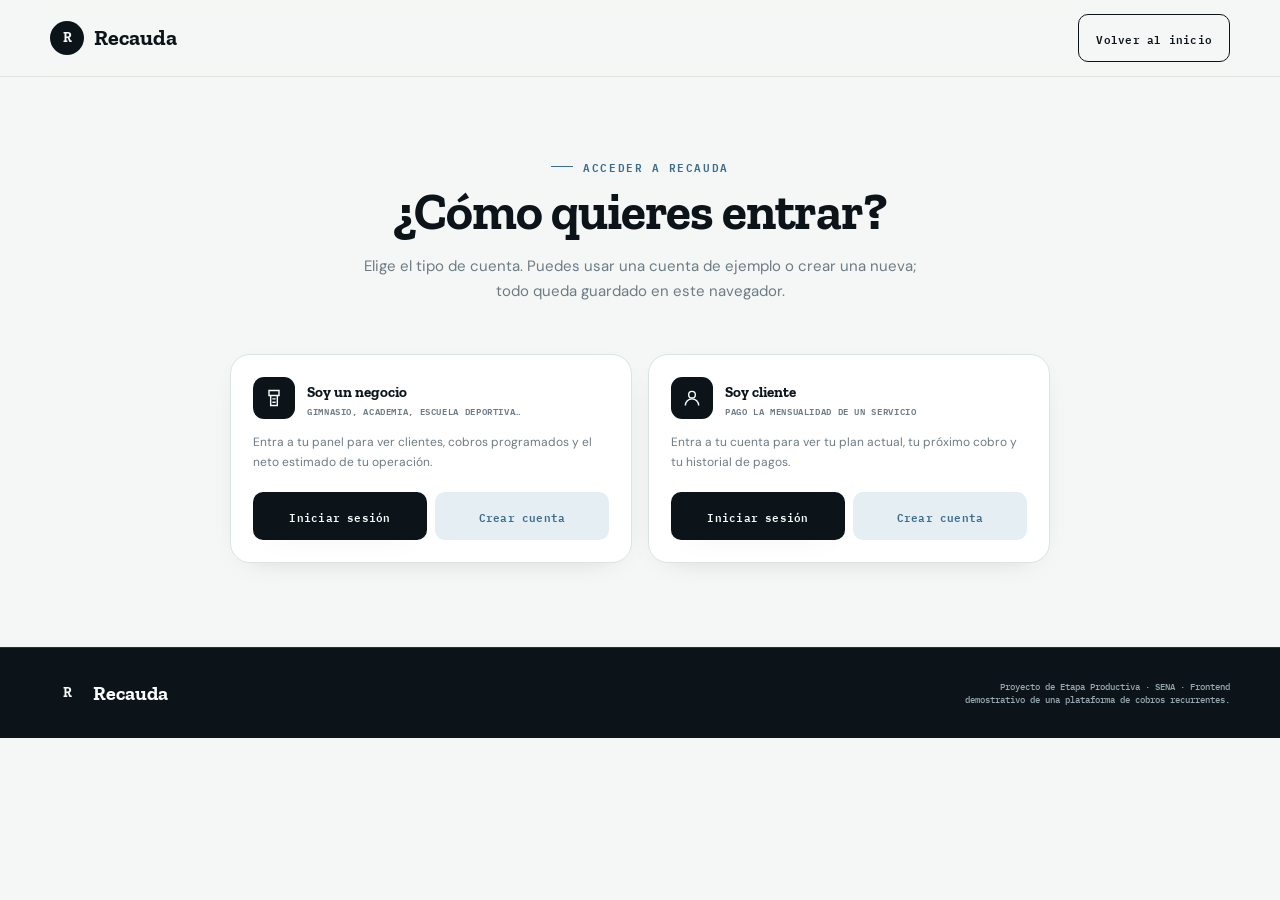
==== acceso.html @ a93c8ee6 "Add files via upload" ====
<!doctype html>
<html lang="es">
<head>
  <meta charset="utf-8">
  <meta name="viewport" content="width=device-width, initial-scale=1">
  <meta name="theme-color" content="#0C141A">
  <title>Acceder — Recauda</title>
  <link rel="preconnect" href="https://fonts.googleapis.com">
  <link rel="preconnect" href="https://fonts.gstatic.com" crossorigin>
  <link href="https://fonts.googleapis.com/css2?family=DM+Sans:wght@400;500;600;700&family=IBM+Plex+Mono:wght@400;500;600&family=Zilla+Slab:wght@500;600;700&display=swap" rel="stylesheet">
  <link rel="stylesheet" href="assets/style.css">
</head>
<body>
  <header class="site-header">
    <div class="wrap nav">
      <a href="index.html" class="brand" aria-label="Recauda, inicio">
        <span class="brand__mark">R</span>
        <span class="brand__name">Recauda</span>
      </a>
      <div class="nav__actions">
        <a class="btn btn--secondary" href="index.html">Volver al inicio</a>
      </div>
    </div>
  </header>

  <main>
    <section class="section section--compact">
      <div class="wrap" style="max-width:900px">
        <div class="section__head" style="max-width:560px;margin:0 auto;text-align:center">
          <p class="eyebrow" style="justify-content:center">Acceder a Recauda</p>
          <h2>¿Cómo quieres entrar?</h2>
          <p style="margin-left:auto;margin-right:auto">Elige el tipo de cuenta. Puedes usar una cuenta de ejemplo o crear una nueva; todo queda guardado en este navegador.</p>
        </div>

        <div class="companies-grid" style="grid-template-columns:1fr 1fr;margin-top:50px;max-width:820px;margin-left:auto;margin-right:auto">
          <article class="company-card" style="align-items:flex-start">
            <div class="company-card__top">
              <span class="company-card__logo">
                <svg viewBox="0 0 24 24" width="20" height="20" fill="none" stroke="currentColor" stroke-width="1.7"><path d="M6 3h12v6H6z"/><path d="M8 9v12h8V9M10 13h4M10 17h4"/></svg>
              </span>
              <div>
                <span class="company-card__name">Soy un negocio</span>
                <span class="company-card__type">Gimnasio, academia, escuela deportiva…</span>
              </div>
            </div>
            <p>Entra a tu panel para ver clientes, cobros programados y el neto estimado de tu operación.</p>
            <div style="display:flex;gap:8px;width:100%;margin-top:6px">
              <a class="btn btn--primary btn--full" href="login-empresa.html">Iniciar sesión</a>
              <a class="btn btn--soft btn--full" href="registro-empresa.html">Crear cuenta</a>
            </div>
          </article>

          <article class="company-card" style="align-items:flex-start">
            <div class="company-card__top">
              <span class="company-card__logo">
                <svg viewBox="0 0 24 24" width="20" height="20" fill="none" stroke="currentColor" stroke-width="1.7"><circle cx="12" cy="8" r="4"/><path d="M4 21c0-4.4 3.6-8 8-8s8 3.6 8 8"/></svg>
              </span>
              <div>
                <span class="company-card__name">Soy cliente</span>
                <span class="company-card__type">Pago la mensualidad de un servicio</span>
              </div>
            </div>
            <p>Entra a tu cuenta para ver tu plan actual, tu próximo cobro y tu historial de pagos.</p>
            <div style="display:flex;gap:8px;width:100%;margin-top:6px">
              <a class="btn btn--primary btn--full" href="login-cliente.html">Iniciar sesión</a>
              <a class="btn btn--soft btn--full" href="registro-cliente.html">Crear cuenta</a>
            </div>
          </article>
        </div>
      </div>
    </section>
  </main>

  <footer>
    <div class="wrap footer">
      <div class="footer__brand"><span class="brand__mark">R</span>Recauda</div>
      <div class="footer__meta">Proyecto de Etapa Productiva · SENA · Frontend demostrativo de una plataforma de cobros recurrentes.</div>
    </div>
  </footer>
</body>
</html>
---- assets/style.css ----
/* =======================================================
   RECAUDA — Hoja de estilos compartida
   Landing + Login/Registro + Paneles (empresa y cliente)
   ======================================================= */

:root{
  --bg:#F4F7F5;
  --surface:#FFFFFF;
  --surface-2:#EDF2EF;
  --ink:#0C141A;
  --ink-2:#25333D;
  --muted:#6D7B84;
  --line:#DCE4E0;
  --line-dark:#30404A;
  --blue:#3D6D8D;
  --blue-2:#7EA5BE;
  --blue-soft:#E5EEF3;
  --green:#24734A;
  --green-soft:#E7F2EB;
  --amber:#A46A1C;
  --amber-soft:#F8EFDF;
  --red:#A83D32;
  --red-soft:#F9EAE7;
  --white:#F8FBFA;

  --display:'Zilla Slab', Georgia, serif;
  --body:'DM Sans', Arial, sans-serif;
  --mono:'IBM Plex Mono', ui-monospace, monospace;

  --radius:12px;
  --radius-lg:20px;
  --radius-xl:28px;

  --shadow-sm:0 8px 30px -22px rgba(12,20,26,.35);
  --shadow:0 22px 58px -30px rgba(12,20,26,.42);
  --shadow-lg:0 34px 90px -38px rgba(12,20,26,.48);

  --max:1180px;
  --ease:cubic-bezier(.22,.8,.22,1);
}

*{box-sizing:border-box}
html{scroll-behavior:smooth;scroll-padding-top:88px}
body{
  margin:0;
  color:var(--ink);
  background:var(--bg);
  font:400 15px/1.65 var(--body);
  -webkit-font-smoothing:antialiased;
  text-rendering:optimizeLegibility;
}
body.is-locked{overflow:hidden}
a{color:inherit}
button,input,select{font:inherit}
button{cursor:pointer}
::selection{background:#C8DCE7;color:var(--ink)}
:focus-visible{outline:3px solid var(--blue-2);outline-offset:3px}
img,svg{display:block}
.wrap{width:min(var(--max),calc(100% - 44px));margin:auto}
.sr-only{
  position:absolute!important;width:1px!important;height:1px!important;padding:0!important;
  margin:-1px!important;overflow:hidden!important;clip:rect(0,0,0,0)!important;
  white-space:nowrap!important;border:0!important
}

/* ---------- Generic ---------- */
.eyebrow{
  display:flex;align-items:center;gap:10px;
  margin:0 0 14px;
  color:var(--blue);
  font:600 11px/1 var(--mono);
  text-transform:uppercase;
  letter-spacing:.14em;
}
.eyebrow::before{content:"";width:22px;height:1px;background:currentColor}
.eyebrow--light{color:var(--blue-2)}
h1,h2,h3,h4{
  margin:0;
  color:var(--ink);
  font-family:var(--display);
  font-weight:700;
  letter-spacing:-.02em;
}
h1{font-size:clamp(3rem,6vw,5.7rem);line-height:.92}
h2{font-size:clamp(2.2rem,4vw,3.5rem);line-height:1}
h3{font-size:1.3rem;line-height:1.1}
p{margin:0}
.muted{color:var(--muted)}

.btn{
  display:inline-flex;align-items:center;justify-content:center;gap:10px;
  min-height:48px;padding:0 17px;
  border:1px solid transparent;border-radius:10px;
  text-decoration:none;
  font:600 11px/1 var(--mono);
  letter-spacing:.02em;
  transition:transform .18s var(--ease),background .18s var(--ease),border-color .18s var(--ease),box-shadow .18s var(--ease),color .18s var(--ease);
}
.btn:hover{transform:translateY(-2px)}
.btn svg{width:17px;height:17px}
.btn--primary{background:var(--ink);color:var(--white);box-shadow:var(--shadow-sm)}
.btn--primary:hover{background:#1D2A33;box-shadow:var(--shadow)}
.btn--secondary{background:transparent;border-color:var(--ink);color:var(--ink)}
.btn--secondary:hover{background:var(--ink);color:var(--white)}
.btn--soft{background:var(--blue-soft);color:var(--blue);border-color:transparent}
.btn--soft:hover{background:#D8E6ED}
.btn--light{background:var(--white);color:var(--ink)}
.btn--light:hover{background:#EAF0EE}
.btn--danger{background:var(--red-soft);color:var(--red);border-color:transparent}
.btn--danger:hover{background:#F3D8D2}
.btn--full{width:100%}
.btn[disabled]{opacity:.55;pointer-events:none}

.chip{
  display:inline-flex;align-items:center;gap:7px;
  border:1px solid var(--line);border-radius:999px;
  padding:7px 10px;background:rgba(255,255,255,.65);
  color:var(--ink-2);font:600 10px/1 var(--mono);
  letter-spacing:.03em
}
.chip__dot{width:7px;height:7px;border-radius:50%;background:var(--green)}
.chip--amber .chip__dot{background:var(--amber)}
.chip--muted{color:var(--muted)}

.section{padding:108px 0}
.section--compact{padding:84px 0}
.section--dark{background:var(--ink);color:var(--white)}
.section--soft{background:var(--surface-2)}
.section__head{max-width:730px}
.section__head p:not(.eyebrow){color:var(--muted);margin-top:17px;max-width:64ch}
.section--dark h2,.section--dark h3{color:var(--white)}
.section--dark .section__head p:not(.eyebrow){color:#B9C5CB}

.reveal{opacity:0;transform:translateY(20px);transition:opacity .65s var(--ease),transform .65s var(--ease)}
.reveal.is-visible{opacity:1;transform:none}
.stagger>*{opacity:0;transform:translateY(18px)}
.stagger.is-visible>*{animation:staggerIn .6s var(--ease) forwards}
.stagger.is-visible>*:nth-child(2){animation-delay:.07s}
.stagger.is-visible>*:nth-child(3){animation-delay:.14s}
.stagger.is-visible>*:nth-child(4){animation-delay:.21s}
@keyframes staggerIn{to{opacity:1;transform:none}}

.progress{
  position:fixed;left:0;top:0;height:3px;width:0;
  background:var(--blue);z-index:300;
  box-shadow:0 0 18px rgba(61,109,141,.35)
}

/* ---------- Nav ---------- */
.site-header{
  position:sticky;top:0;z-index:200;
  border-bottom:1px solid rgba(220,228,224,.9);
  background:rgba(244,247,245,.88);
  backdrop-filter:blur(16px)
}
.nav{height:76px;display:flex;align-items:center;justify-content:space-between;gap:20px}
.brand{display:flex;align-items:center;gap:10px;text-decoration:none}
.brand__mark{
  width:34px;height:34px;border-radius:50%;display:grid;place-items:center;
  background:var(--ink);color:var(--white);font:700 14px/1 var(--display)
}
.brand__name{font:700 22px/1 var(--display)}
.nav__links{display:flex;align-items:center;gap:26px}
.nav__links a{
  position:relative;text-decoration:none;color:var(--muted);
  font:500 10px/1 var(--mono)
}
.nav__links a::after{
  content:"";position:absolute;left:0;bottom:-10px;width:0;height:1px;background:var(--blue);
  transition:width .2s ease
}
.nav__links a:hover,.nav__links a.is-active{color:var(--ink)}
.nav__links a.is-active::after{width:100%}
.nav__actions{display:flex;align-items:center;gap:8px}
.nav__menu{
  display:none;background:transparent;border:0;padding:8px;border-radius:8px
}
.hamb{display:block;width:23px;height:16px;position:relative}
.hamb i{position:absolute;left:0;width:23px;height:2px;background:var(--ink);transition:.2s ease}
.hamb i:nth-child(1){top:0}.hamb i:nth-child(2){top:7px}.hamb i:nth-child(3){top:14px}
.nav__menu.is-open .hamb i:nth-child(1){top:7px;transform:rotate(45deg)}
.nav__menu.is-open .hamb i:nth-child(2){opacity:0}
.nav__menu.is-open .hamb i:nth-child(3){top:7px;transform:rotate(-45deg)}
.mobile-menu{
  display:none;padding:10px 22px 24px;background:rgba(244,247,245,.98);border-top:1px solid var(--line)
}
.mobile-menu.is-open{display:grid;gap:4px}
.mobile-menu a{
  text-decoration:none;padding:13px 2px;color:var(--muted);
  font:500 11px/1.2 var(--mono)
}
.mobile-menu a:last-child{margin-top:6px}

/* ---------- Hero ---------- */
.hero{
  position:relative;overflow:hidden;
  padding:84px 0 76px;
  background:
    radial-gradient(circle at 90% 15%,rgba(126,165,190,.22),transparent 28%),
    linear-gradient(180deg,#F6F9F7 0%,#F4F7F5 100%)
}
.hero::after{
  content:"";position:absolute;left:-120px;bottom:-160px;width:420px;height:420px;border-radius:50%;
  border:1px solid rgba(61,109,141,.1);box-shadow:0 0 0 80px rgba(61,109,141,.025)
}
.hero__grid{display:grid;grid-template-columns:1.05fr .95fr;gap:70px;align-items:center;position:relative;z-index:1}
.hero__lead{margin-top:25px;color:var(--ink-2);font-size:17px;line-height:1.72;max-width:60ch}
.hero__actions{display:flex;gap:10px;flex-wrap:wrap;margin-top:28px}
.hero__trust{display:flex;align-items:center;gap:11px;margin-top:18px;color:var(--muted);font-size:12px}
.hero__trust-dot{width:8px;height:8px;border-radius:50%;background:var(--green);box-shadow:0 0 0 5px var(--green-soft)}
.hero__metrics{
  display:grid;grid-template-columns:repeat(3,1fr);
  margin-top:48px;border-top:1px solid var(--line);padding-top:18px
}
.hero__metric{padding-right:14px}
.hero__metric + .hero__metric{border-left:1px solid var(--line);padding-left:16px}
.hero__metric strong{display:block;font:600 15px/1 var(--mono)}
.hero__metric span{display:block;margin-top:6px;font-size:11px;color:var(--muted)}

/* ---------- Dashboard visual (landing preview) ---------- */
.dashboard{
  position:relative;
  border:1px solid var(--line);
  border-radius:22px;
  background:var(--surface);
  box-shadow:var(--shadow-lg);
  overflow:visible;
  transform:translateY(0);
  transition:transform .4s var(--ease)
}
.dashboard:hover{transform:translateY(-5px)}
.dashboard__top{
  display:flex;align-items:center;justify-content:space-between;gap:15px;
  padding:15px 17px;border-bottom:1px solid var(--line)
}
.window-dots{display:flex;gap:5px}
.window-dots i{display:block;width:7px;height:7px;border-radius:50%;background:#CAD4D1}
.dashboard__label{font:600 9px/1 var(--mono);letter-spacing:.08em;color:var(--muted)}
.dashboard__body{padding:20px}
.dash-grid{display:grid;grid-template-columns:1.06fr .94fr;gap:14px}
.dash-card{
  background:var(--surface-2);border:1px solid var(--line);
  border-radius:13px;padding:17px
}
.dash-card--dark{background:var(--ink);border-color:var(--ink);color:var(--white)}
.dash-card__label{font:500 9px/1 var(--mono);color:var(--muted);text-transform:uppercase;letter-spacing:.08em}
.dash-card--dark .dash-card__label{color:#97A9B2}
.dash-card__value{margin-top:8px;font:600 24px/1 var(--mono)}
.dash-card__sub{margin-top:7px;font-size:10px;color:var(--muted)}
.dash-card--dark .dash-card__sub{color:#B8C4CA}
.dash-bars{display:flex;align-items:flex-end;gap:7px;height:80px;margin-top:14px}
.dash-bars span{
  flex:1;border-radius:5px 5px 2px 2px;background:#BFD0D8;min-height:10px;
  transition:height .5s var(--ease)
}
.dash-bars span:nth-child(5){background:var(--blue)}
.dash-bars span:nth-child(6){background:var(--blue-2)}
.dash-list{display:grid;gap:8px;margin-top:13px}
.dash-row{
  display:flex;align-items:center;justify-content:space-between;gap:12px;
  padding:9px 10px;background:var(--surface);border:1px solid var(--line);border-radius:9px
}
.dash-row__who{display:flex;align-items:center;gap:9px;min-width:0}
.avatar{
  width:24px;height:24px;border-radius:7px;background:var(--blue-soft);color:var(--blue);
  display:grid;place-items:center;font:600 9px/1 var(--mono);flex:none
}
.dash-row strong{font-size:10px;white-space:nowrap;overflow:hidden;text-overflow:ellipsis}
.dash-row small{display:block;color:var(--muted);font-size:8px;margin-top:1px}
.status{
  display:inline-flex;align-items:center;gap:5px;padding:5px 7px;border-radius:999px;
  font:600 8px/1 var(--mono);white-space:nowrap
}
.status--ok{color:var(--green);background:var(--green-soft)}
.status--warn{color:var(--amber);background:var(--amber-soft)}
.status--bad{color:var(--red);background:var(--red-soft)}
.dashboard__float{
  position:absolute;right:-23px;bottom:-28px;
  width:210px;padding:15px 16px;
  background:var(--ink);color:var(--white);
  border-radius:15px;box-shadow:var(--shadow-lg)
}
.dashboard__float-top{display:flex;align-items:center;justify-content:space-between;gap:10px}
.dashboard__float small{font:500 8px/1 var(--mono);color:#9AAAB2;text-transform:uppercase}
.dashboard__float strong{display:block;margin-top:8px;font:600 18px/1 var(--mono)}
.dashboard__float .mini-positive{color:#9AD1AE;font:600 9px/1 var(--mono)}

/* ---------- Social proof strip ---------- */
.proof{
  border-top:1px solid var(--line);border-bottom:1px solid var(--line);
  background:var(--surface)
}
.proof__inner{
  display:grid;grid-template-columns:1.1fr repeat(4,1fr);
  align-items:center;min-height:78px
}
.proof__lead{font:600 10px/1.35 var(--mono);color:var(--muted);text-transform:uppercase;letter-spacing:.07em}
.proof__item{
  text-align:center;color:#77848C;font:600 10px/1 var(--mono);
  letter-spacing:.08em;text-transform:uppercase
}

/* ---------- Flow ---------- */
.flow-grid{display:grid;grid-template-columns:repeat(4,1fr);margin-top:55px;border-top:1px solid var(--line-dark)}
.flow-card{padding:23px 20px 10px;border-right:1px solid var(--line-dark)}
.flow-card:last-child{border-right:0}
.flow-card__num{font:600 10px/1 var(--mono);color:var(--blue-2);letter-spacing:.09em}
.flow-card__icon{
  width:46px;height:46px;border-radius:13px;background:#FFFFFF0D;
  display:grid;place-items:center;margin:20px 0 15px
}
.flow-card__icon svg{width:22px;height:22px;color:var(--blue-2)}
.flow-card h3{font-size:1.25rem}
.flow-card p{margin-top:8px;color:#AEBCC3;font-size:12px}

/* ---------- Benefits ---------- */
.benefits-grid{display:grid;grid-template-columns:repeat(3,1fr);gap:18px;margin-top:46px}
.benefit{
  padding:26px;border:1px solid var(--line);background:var(--surface);
  border-radius:var(--radius-lg);box-shadow:var(--shadow-sm);
  transition:transform .18s var(--ease),box-shadow .18s var(--ease),border-color .18s var(--ease)
}
.benefit:hover{transform:translateY(-4px);box-shadow:var(--shadow);border-color:#CAD7D3}
.benefit__icon{
  width:44px;height:44px;border-radius:12px;background:var(--blue-soft);
  display:grid;place-items:center;color:var(--blue);margin-bottom:22px
}
.benefit__icon svg{width:22px;height:22px}
.benefit p{margin-top:8px;color:var(--muted);font-size:12px;max-width:44ch}

/* ---------- Empresas destacadas (landing) ---------- */
.companies-grid{display:grid;grid-template-columns:repeat(3,1fr);gap:16px;margin-top:44px}
.company-card{
  padding:22px;border:1px solid var(--line);background:var(--surface);
  border-radius:var(--radius-lg);box-shadow:var(--shadow-sm);
  display:flex;flex-direction:column;gap:14px;
  transition:transform .18s var(--ease),box-shadow .18s var(--ease)
}
.company-card:hover{transform:translateY(-4px);box-shadow:var(--shadow)}
.company-card__top{display:flex;align-items:center;gap:12px}
.company-card__logo{
  width:42px;height:42px;border-radius:11px;display:grid;place-items:center;
  background:var(--ink);color:var(--white);font:700 15px/1 var(--display);flex:none
}
.company-card__name{font-size:15px;font-family:var(--display);font-weight:700}
.company-card__type{display:block;margin-top:2px;color:var(--muted);font:600 9px/1 var(--mono);text-transform:uppercase;letter-spacing:.07em}
.company-card p{color:var(--muted);font-size:12px}
.company-card__meta{display:flex;justify-content:space-between;align-items:center;margin-top:auto;padding-top:10px;border-top:1px dashed var(--line)}
.company-card__meta span{font:600 9px/1 var(--mono);color:var(--ink-2)}

/* ---------- Product use cases ---------- */
.usecases{display:grid;grid-template-columns:.92fr 1.08fr;gap:64px;align-items:center}
.usecases__list{display:grid;gap:10px;margin-top:30px}
.usecase{
  display:grid;grid-template-columns:auto 1fr auto;gap:13px;align-items:center;
  padding:16px 15px;border:1px solid var(--line);border-radius:13px;background:var(--surface)
}
.usecase__num{font:600 9px/1 var(--mono);color:var(--blue)}
.usecase strong{display:block;font-size:12px}
.usecase span{display:block;color:var(--muted);font-size:10px;margin-top:2px}
.usecase svg{width:16px;height:16px;color:var(--muted)}
.usecases__panel{
  min-height:430px;position:relative;display:grid;place-items:center;
  border:1px solid var(--line);border-radius:var(--radius-xl);
  background:
    radial-gradient(circle at 70% 30%,rgba(126,165,190,.24),transparent 25%),
    radial-gradient(circle at 20% 80%,rgba(36,115,74,.08),transparent 22%),
    var(--surface);
  overflow:hidden;box-shadow:var(--shadow)
}
.phone{
  width:250px;max-width:70%;border:8px solid #121D24;border-radius:30px;
  background:#0F181E;color:var(--white);box-shadow:var(--shadow-lg);padding:10px;
  transform:rotate(-4deg)
}
.phone__screen{border-radius:20px;overflow:hidden;background:#F1F5F3;color:var(--ink)}
.phone__top{padding:13px 12px;border-bottom:1px solid #D9E1DD;font:600 9px/1 var(--mono)}
.phone__content{padding:12px}
.phone__total{background:var(--ink);color:var(--white);padding:14px;border-radius:12px}
.phone__total small{color:#A9B8BF;font:500 8px/1 var(--mono)}
.phone__total strong{display:block;margin-top:7px;font:600 20px/1 var(--mono)}
.phone__rows{display:grid;gap:7px;margin-top:9px}
.phone__row{display:flex;justify-content:space-between;padding:8px;border:1px solid #DCE4E0;border-radius:9px;background:#FFF;font-size:9px}
.phone__status{color:var(--green);font:600 8px/1 var(--mono)}

/* ---------- Pricing ---------- */
.pricing-top{display:flex;align-items:end;justify-content:space-between;gap:30px}
.pricing-switch{
  display:inline-flex;padding:4px;border:1px solid var(--line);background:var(--surface);border-radius:999px;
  box-shadow:var(--shadow-sm)
}
.pricing-switch button{
  border:0;background:transparent;border-radius:999px;padding:9px 12px;
  color:var(--muted);font:600 9px/1 var(--mono)
}
.pricing-switch button.is-active{background:var(--ink);color:var(--white)}
.plans{display:grid;grid-template-columns:repeat(3,1fr);gap:18px;margin-top:46px}
.plan{
  position:relative;display:flex;flex-direction:column;
  border:1px solid var(--line);border-radius:20px;background:var(--surface);
  overflow:hidden;box-shadow:var(--shadow-sm);transition:transform .22s var(--ease),box-shadow .22s var(--ease),border-color .22s var(--ease)
}
.plan:hover{transform:translateY(-6px);box-shadow:var(--shadow)}
.plan.is-featured{border:2px solid var(--blue);box-shadow:var(--shadow-lg)}
.plan__bar{height:9px;background:var(--surface-2);border-bottom:1px dashed var(--line)}
.plan__body{padding:27px}
.plan__tag{
  position:absolute;top:17px;right:17px;
  background:var(--blue);color:var(--white);border-radius:999px;
  padding:6px 8px;font:600 8px/1 var(--mono)
}
.plan__name{font:600 11px/1 var(--mono);letter-spacing:.12em;color:var(--muted)}
.plan__price{margin-top:14px;font:600 clamp(2rem,4vw,2.8rem)/1 var(--mono);letter-spacing:-.06em}
.plan__period{font-size:11px;color:var(--muted);margin-top:5px}
.plan__rule{border-top:1px dashed var(--line);margin:22px 0}
.plan ul{list-style:none;margin:0;padding:0;display:grid;gap:11px}
.plan li{display:flex;align-items:flex-start;gap:8px;font-size:11px;color:var(--ink-2)}
.plan li svg{width:14px;height:14px;color:var(--green);flex:none;margin-top:2px}
.plan .btn{margin-top:23px}
.pricing-note{
  margin-top:18px;display:flex;gap:8px;align-items:flex-start;
  color:var(--muted);font-size:10px
}

/* ---------- FAQ ---------- */
.faq-grid{display:grid;grid-template-columns:.78fr 1.22fr;gap:70px;align-items:start}
.faq-list{border-top:1px solid var(--line)}
details{border-bottom:1px solid var(--line)}
summary{
  list-style:none;display:flex;align-items:center;justify-content:space-between;gap:20px;
  padding:21px 2px;cursor:pointer;font:600 18px/1.1 var(--display)
}
summary::-webkit-details-marker{display:none}
summary svg{width:18px;height:18px;color:var(--blue);transition:transform .18s ease;flex:none}
details[open] summary svg{transform:rotate(45deg)}
details p{padding:0 30px 21px 2px;color:var(--muted);font-size:12px;max-width:66ch}
.faq-card{
  padding:20px;border:1px solid var(--line);background:var(--surface);border-radius:16px
}
.faq-card strong{font:600 11px/1 var(--mono)}
.faq-card p{margin-top:9px;color:var(--muted);font-size:10px}

/* ---------- Final CTA ---------- */
.final{
  padding:92px 0;
  background:
    radial-gradient(circle at 80% 20%,rgba(126,165,190,.18),transparent 28%),
    var(--ink);
  color:var(--white)
}
.final-box{display:grid;grid-template-columns:1fr auto;gap:40px;align-items:center}
.final h2{color:var(--white);max-width:14ch}
.final p{margin-top:15px;color:#B9C6CC;max-width:58ch;font-size:13px}
.final__actions{display:flex;gap:9px;flex-wrap:wrap}

/* ---------- Footer ---------- */
footer{background:var(--ink);color:var(--white);border-top:1px solid #24343D}
.footer{display:flex;justify-content:space-between;align-items:center;gap:30px;padding:28px 0}
.footer__brand{display:flex;align-items:center;gap:9px;font:700 20px/1 var(--display)}
.footer__meta{font:500 9px/1.5 var(--mono);color:#9AAAB2;text-align:right;max-width:55ch}

/* ---------- Floating ---------- */
.to-top{
  position:fixed;right:20px;bottom:20px;z-index:150;
  width:44px;height:44px;border:0;border-radius:50%;
  background:var(--ink);color:var(--white);display:grid;place-items:center;
  box-shadow:var(--shadow);opacity:0;pointer-events:none;transform:translateY(8px);transition:.2s var(--ease)
}
.to-top.is-visible{opacity:1;pointer-events:auto;transform:none}
.to-top svg{width:18px;height:18px}

.toast{
  position:fixed;left:50%;bottom:24px;transform:translate(-50%,16px);
  z-index:250;display:flex;align-items:center;gap:8px;
  max-width:min(440px,calc(100vw - 30px));
  padding:11px 14px;border-radius:999px;background:var(--ink);color:var(--white);
  box-shadow:var(--shadow-lg);opacity:0;pointer-events:none;transition:.25s var(--ease);
  font:500 10px/1.25 var(--mono);text-align:center
}
.toast.is-visible{opacity:1;transform:translate(-50%,0)}
.toast svg{width:15px;height:15px;color:#A8D5B7;flex:none}
.toast.is-error{background:var(--red)}
.toast.is-error svg{color:#F5D2CC}

/* ---------- Modal ---------- */
.modal{
  position:fixed;inset:0;z-index:500;display:grid;place-items:center;
  padding:20px;background:rgba(7,12,16,.62);backdrop-filter:blur(8px);
  opacity:0;pointer-events:none;transition:opacity .2s ease
}
.modal.is-open{opacity:1;pointer-events:auto}
.modal__panel{
  width:min(560px,100%);max-height:min(88vh,760px);overflow:auto;
  background:var(--surface);border-radius:20px;box-shadow:var(--shadow-lg);
  transform:translateY(14px) scale(.98);transition:transform .25s var(--ease)
}
.modal.is-open .modal__panel{transform:none}
.modal__head{display:flex;align-items:center;justify-content:space-between;gap:15px;padding:18px 20px;border-bottom:1px solid var(--line)}
.modal__head strong{font:600 10px/1 var(--mono);text-transform:uppercase;letter-spacing:.08em}
.modal__close{border:0;background:var(--surface-2);width:34px;height:34px;border-radius:50%;display:grid;place-items:center}
.modal__close svg{width:16px;height:16px}
.modal__body{padding:20px}
.modal__amount{font:600 34px/1 var(--mono)}
.modal__body p{margin-top:8px;color:var(--muted);font-size:11px}
.modal__timeline{display:grid;grid-template-columns:repeat(4,1fr);gap:8px;margin-top:24px}
.timeline-step{padding:11px;border:1px solid var(--line);border-radius:10px;background:var(--bg)}
.timeline-step.is-active{border-color:#BDD8C7;background:var(--green-soft)}
.timeline-step b{display:block;font:600 8px/1 var(--mono);color:var(--muted)}
.timeline-step span{display:block;margin-top:5px;font-size:9px}
.modal__actions{display:flex;gap:9px;margin-top:21px}
.modal__actions .btn{flex:1}

/* ---------- Forms (shared by demo form + auth pages) ---------- */
.form-shell{
  background:var(--surface);border:1px solid var(--line);border-radius:20px;
  box-shadow:var(--shadow);overflow:hidden
}
.form-head{
  display:flex;align-items:center;justify-content:space-between;gap:15px;
  padding:17px 20px;border-bottom:1px solid var(--line);background:#FAFCFB
}
.form-head__title{font:600 10px/1 var(--mono);text-transform:uppercase;letter-spacing:.08em}
.form-head__step{font:600 9px/1 var(--mono);color:var(--muted)}
.form{padding:24px;display:grid;gap:16px}
.form-row{display:grid;grid-template-columns:1fr 1fr;gap:14px}
.field{display:grid;gap:6px}
.field label{font:600 9px/1 var(--mono);color:var(--ink-2);text-transform:uppercase;letter-spacing:.08em}
.field input,.field select{
  width:100%;height:46px;padding:0 12px;border:1px solid var(--line);border-radius:10px;
  background:var(--bg);color:var(--ink);font-size:13px;
  transition:border-color .15s ease,box-shadow .15s ease,background .15s ease
}
.field input:focus,.field select:focus{
  outline:0;border-color:var(--blue);background:var(--surface);box-shadow:0 0 0 4px var(--blue-soft)
}
.field.has-error input,.field.has-error select{border-color:var(--red);background:#FFF9F8}
.field__error{display:none;color:var(--red);font-size:10px}
.field.has-error .field__error{display:block}
.field__hint{color:var(--muted);font-size:10px}
.payment-options{display:grid;grid-template-columns:repeat(4,1fr);gap:8px}
.payment-option{position:relative}
.payment-option input{position:absolute;opacity:0;pointer-events:none}
.payment-option label{
  display:flex;align-items:center;justify-content:center;text-align:center;min-height:44px;
  padding:6px 8px;border:1px solid var(--line);border-radius:9px;background:var(--bg);
  color:var(--muted);font:600 8px/1.2 var(--mono);cursor:pointer;transition:.16s ease
}
.payment-option input:checked+label{border-color:var(--blue);background:var(--blue-soft);color:var(--blue)}
.form-note{
  display:flex;gap:8px;align-items:flex-start;padding:10px 12px;border-radius:10px;
  background:var(--amber-soft);color:#7B5A2B;font-size:10px
}
.form-note svg{width:14px;height:14px;flex:none;margin-top:1px}
.form-submit{display:grid;gap:8px}
.form-privacy{text-align:center;color:var(--muted);font-size:9px}
.confirm{
  margin:0 24px 24px;border:1px solid #CAE0D3;background:var(--green-soft);
  border-radius:15px;padding:16px;display:grid;gap:10px
}
.confirm__title{display:flex;align-items:center;justify-content:space-between;gap:12px}
.confirm__title strong{font:600 11px/1 var(--mono);color:var(--green)}
.confirm__body{display:grid;grid-template-columns:1fr 1fr;gap:9px}
.confirm__cell{background:rgba(255,255,255,.62);border:1px solid #D3E8DA;border-radius:9px;padding:10px}
.confirm__cell small{display:block;font:500 8px/1 var(--mono);color:var(--muted);text-transform:uppercase}
.confirm__cell b{display:block;margin-top:4px;font-size:11px}
.confirm__actions{display:flex;gap:8px}

.form-error-banner{
  display:none;align-items:flex-start;gap:9px;padding:12px 13px;border-radius:11px;
  background:var(--red-soft);color:var(--red);font-size:11px;border:1px solid #EFC7BF
}
.form-error-banner.is-visible{display:flex}
.form-error-banner svg{width:15px;height:15px;flex:none;margin-top:1px}

/* ---------- Business simulator ---------- */
.biz-grid{display:grid;grid-template-columns:1fr 1fr;gap:22px;margin-top:48px}
.biz-card{
  background:var(--surface);border:1px solid var(--line);border-radius:18px;padding:23px;box-shadow:var(--shadow-sm)
}
.biz-card--dark{background:var(--ink);border-color:var(--ink);color:var(--white)}
.biz-card__label{font:600 9px/1 var(--mono);color:var(--muted);text-transform:uppercase;letter-spacing:.1em}
.biz-card--dark .biz-card__label{color:#93A5AE}
.biz-figure{font:600 24px/1 var(--mono);margin-top:9px}
.biz-sub{margin-top:8px;color:var(--muted);font-size:10px}
.biz-card--dark .biz-sub{color:#B7C4CA}
.biz-metrics{display:grid;grid-template-columns:repeat(2,1fr);gap:9px;margin-top:17px}
.mini-metric{padding:11px;border-radius:10px;background:#F4F7F5;border:1px solid var(--line)}
.mini-metric b{display:block;font:600 13px/1 var(--mono)}
.mini-metric span{display:block;margin-top:5px;font-size:9px;color:var(--muted)}
.slider-wrap{margin-top:25px}
.slider-line{display:flex;justify-content:space-between;gap:12px;font:600 9px/1 var(--mono);color:var(--ink-2)}
input[type=range]{width:100%;accent-color:var(--blue);margin-top:11px}
.calculator-results{margin-top:21px;background:var(--surface-2);border-radius:13px;padding:13px}
.result-row{display:flex;justify-content:space-between;gap:15px;padding:10px 2px;border-bottom:1px dashed var(--line);font:500 10px/1.2 var(--mono)}
.result-row:last-child{border-bottom:0}
.result-row span:first-child{color:var(--muted)}
.result-row strong{white-space:nowrap}
.result-row--total{margin-top:3px;border-top:1.5px solid var(--ink);padding-top:13px}
.result-row--total span:first-child{color:var(--ink);font-weight:600}
.result-row--total strong{font-size:16px;color:var(--green)}

/* =======================================================
   AUTH PAGES (login / registro)
   ======================================================= */
.auth-shell{
  min-height:100dvh;display:grid;grid-template-columns:1fr 1fr;
}
.auth-side{
  position:relative;overflow:hidden;padding:52px;display:flex;flex-direction:column;justify-content:space-between;
  background:
    radial-gradient(circle at 80% 12%,rgba(126,165,190,.28),transparent 30%),
    var(--ink); color:var(--white)
}
.auth-side__quote{max-width:34ch}
.auth-side__quote p{margin-top:14px;color:#C2CDD2;font-size:13px;line-height:1.7}
.auth-side__points{display:grid;gap:12px;margin-top:30px}
.auth-side__point{display:flex;gap:10px;align-items:flex-start;font-size:12px;color:#D6DEE2}
.auth-side__point svg{width:16px;height:16px;color:#9AD1AE;flex:none;margin-top:1px}
.auth-side__demo{
  margin-top:30px;padding:16px;border-radius:14px;background:rgba(255,255,255,.06);
  border:1px solid rgba(255,255,255,.12)
}
.auth-side__demo strong{display:block;font:600 10px/1 var(--mono);color:#9AD1AE;text-transform:uppercase;letter-spacing:.08em}
.auth-demo-row{display:flex;justify-content:space-between;gap:10px;margin-top:10px;font:500 11px/1.4 var(--mono);color:#DCE4E0}
.auth-demo-row button{background:transparent;border:1px solid rgba(255,255,255,.25);color:#DCE4E0;border-radius:8px;padding:4px 8px;font:600 9px/1 var(--mono)}
.auth-demo-row button:hover{background:rgba(255,255,255,.12)}
.auth-main{
  display:flex;align-items:center;justify-content:center;padding:52px 28px;background:var(--bg)
}
.auth-box{width:100%;max-width:420px}
.auth-box .brand{display:inline-flex;margin-bottom:34px}
.auth-box h1{font-size:clamp(1.9rem,3vw,2.4rem);line-height:1.05}
.auth-box__sub{margin-top:10px;color:var(--muted);font-size:13px}
.auth-tabs{display:flex;gap:8px;margin:26px 0 8px;padding:4px;border:1px solid var(--line);border-radius:999px;background:var(--surface)}
.auth-tabs a{
  flex:1;text-align:center;padding:10px 8px;border-radius:999px;text-decoration:none;
  font:600 10px/1 var(--mono);color:var(--muted)
}
.auth-tabs a.is-active{background:var(--ink);color:var(--white)}
.auth-form{margin-top:22px;display:grid;gap:15px}
.auth-foot{margin-top:22px;text-align:center;color:var(--muted);font-size:12px}
.auth-foot a{color:var(--blue);font-weight:600;text-decoration:none}
.auth-foot a:hover{text-decoration:underline}
.auth-back{display:inline-flex;align-items:center;gap:6px;color:var(--muted);font:600 10px/1 var(--mono);text-decoration:none;margin-bottom:18px}
.auth-back svg{width:14px;height:14px}
.password-field{position:relative}
.password-toggle{
  position:absolute;right:6px;top:6px;height:34px;padding:0 10px;border:0;background:transparent;
  color:var(--muted);font:600 9px/1 var(--mono)
}

@media (max-width:920px){
  .auth-shell{grid-template-columns:1fr}
  .auth-side{display:none}
}

/* =======================================================
   PANEL LAYOUT (empresa y cliente)
   ======================================================= */
.panel{min-height:100dvh;display:grid;grid-template-columns:250px 1fr}
.panel__sidebar{
  background:var(--ink);color:var(--white);padding:24px 18px;
  display:flex;flex-direction:column;gap:26px;position:sticky;top:0;height:100dvh
}
.panel__brand{display:flex;align-items:center;gap:10px;text-decoration:none;color:var(--white)}
.panel__who{
  padding:13px;border-radius:13px;background:rgba(255,255,255,.06);border:1px solid rgba(255,255,255,.1)
}
.panel__who small{display:block;font:600 8px/1 var(--mono);color:#93A5AE;text-transform:uppercase;letter-spacing:.07em}
.panel__who strong{display:block;margin-top:6px;font-size:13px;font-family:var(--display)}
.panel__who span{display:block;margin-top:3px;color:#AEBCC3;font-size:10px}
.panel__nav{display:grid;gap:3px;flex:1}
.panel__nav a,.panel__nav button{
  display:flex;align-items:center;gap:10px;padding:11px 12px;border-radius:10px;
  color:#B9C6CC;text-decoration:none;font:600 11px/1 var(--mono);border:0;background:transparent;text-align:left;width:100%
}
.panel__nav a:hover,.panel__nav button:hover{background:rgba(255,255,255,.06);color:var(--white)}
.panel__nav a.is-active{background:var(--white);color:var(--ink)}
.panel__nav svg{width:16px;height:16px;flex:none}
.panel__logout{border-top:1px solid rgba(255,255,255,.1);padding-top:14px}
.panel__menu-btn{display:none;position:fixed;left:16px;top:16px;z-index:220;background:var(--ink);color:var(--white);border:0;width:42px;height:42px;border-radius:11px}
.panel__main{padding:40px 44px;max-width:1180px}
.panel__topbar{display:flex;align-items:flex-start;justify-content:space-between;gap:20px;flex-wrap:wrap;margin-bottom:34px}
.panel__topbar h1{font-size:clamp(1.7rem,3vw,2.3rem)}
.panel__topbar p{margin-top:8px;color:var(--muted);font-size:13px;max-width:56ch}

.stat-grid{display:grid;grid-template-columns:repeat(4,1fr);gap:14px;margin-bottom:32px}
.stat-card{
  padding:19px;border:1px solid var(--line);background:var(--surface);border-radius:15px;box-shadow:var(--shadow-sm)
}
.stat-card__label{font:600 9px/1 var(--mono);color:var(--muted);text-transform:uppercase;letter-spacing:.07em}
.stat-card__value{margin-top:10px;font:600 22px/1 var(--mono)}
.stat-card__sub{margin-top:8px;font-size:10px;color:var(--muted)}
.stat-card__sub.is-positive{color:var(--green)}
.stat-card__sub.is-warn{color:var(--amber)}

.panel-grid{display:grid;grid-template-columns:1.5fr 1fr;gap:20px;align-items:start}
.panel-card{
  padding:22px;border:1px solid var(--line);background:var(--surface);border-radius:16px;box-shadow:var(--shadow-sm)
}
.panel-card__head{display:flex;align-items:center;justify-content:space-between;gap:14px;margin-bottom:16px}
.panel-card__head h3{font-size:1.05rem}
.panel-card__head span{color:var(--muted);font-size:11px}

.table-wrap{border:1px solid var(--line);border-radius:12px;overflow:auto}
table.data-table{width:100%;border-collapse:collapse;min-width:560px;font-size:12px}
table.data-table thead tr{background:var(--surface-2)}
table.data-table th{
  padding:11px 12px;text-align:left;font:600 9px/1 var(--mono);color:var(--muted);text-transform:uppercase;letter-spacing:.05em
}
table.data-table td{padding:11px 12px;border-top:1px solid var(--line);vertical-align:middle}
table.data-table tbody tr:hover{background:#FAFCFB}
.table-empty{padding:30px;text-align:center;color:var(--muted);font-size:12px}

.tag-plan{display:inline-flex;padding:4px 8px;border-radius:999px;font:600 9px/1 var(--mono);background:var(--blue-soft);color:var(--blue)}

.receipt-list{display:grid;gap:9px}
.receipt-row{
  display:flex;justify-content:space-between;align-items:center;gap:12px;
  padding:12px 13px;border:1px solid var(--line);border-radius:11px;background:var(--surface)
}
.receipt-row__info strong{display:block;font-size:12px}
.receipt-row__info span{display:block;margin-top:2px;color:var(--muted);font-size:10px}
.receipt-row__amount{font:600 13px/1 var(--mono)}

.empty-state{
  padding:40px 20px;text-align:center;border:1px dashed var(--line);border-radius:14px;color:var(--muted)
}
.empty-state svg{width:30px;height:30px;margin:0 auto 12px;color:var(--blue-2)}
.empty-state strong{display:block;color:var(--ink);font-size:13px;margin-bottom:4px}
.empty-state p{font-size:11px;max-width:36ch;margin:0 auto}

.progress-bar{height:8px;border-radius:999px;background:var(--surface-2);overflow:hidden;border:1px solid var(--line)}
.progress-bar span{display:block;height:100%;background:var(--blue);border-radius:999px;transition:width .4s var(--ease)}

@media (max-width:1020px){
  .panel{grid-template-columns:1fr}
  .panel__sidebar{
    position:fixed;left:0;top:0;width:250px;transform:translateX(-100%);transition:transform .22s var(--ease);z-index:210
  }
  .panel__sidebar.is-open{transform:none}
  .panel__menu-btn{display:grid;place-items:center}
  .panel__main{padding:88px 20px 60px}
  .stat-grid{grid-template-columns:1fr 1fr}
  .panel-grid{grid-template-columns:1fr}
}

/* ---------- Responsive (shared landing) ---------- */
@media (max-width:1020px){
  .nav__links{display:none}
  .nav__menu{display:block}
  .nav__actions .btn--secondary{display:none}
  .hero__grid{grid-template-columns:1fr;gap:48px}
  .dashboard{max-width:650px}
  .proof__inner{grid-template-columns:1.2fr repeat(4,1fr);gap:0}
  .proof__item{font-size:8px}
  .flow-grid{grid-template-columns:repeat(2,1fr)}
  .flow-card:nth-child(2){border-right:0}
  .flow-card:nth-child(n+3){border-top:1px solid var(--line-dark)}
  .usecases,.register-grid,.faq-grid{grid-template-columns:1fr;gap:44px}
  .register-copy{position:static}
  .register-copy h2{max-width:15ch}
  .pricing-top{align-items:start;flex-direction:column}
  .plans{grid-template-columns:1fr;max-width:470px}
  .biz-grid{grid-template-columns:1fr}
  .final-box{grid-template-columns:1fr}
  .companies-grid{grid-template-columns:1fr 1fr}
}

@media (max-width:760px){
  .wrap{width:min(var(--max),calc(100% - 30px))}
  .section{padding:78px 0}
  .section--compact{padding:65px 0}
  .hero{padding:64px 0 56px}
  .hero__lead{font-size:15px}
  .hero__metrics{grid-template-columns:1fr;gap:15px}
  .hero__metric{padding:0}
  .hero__metric + .hero__metric{border-left:0;padding-left:0;border-top:1px solid var(--line);padding-top:15px}
  .dashboard__body{padding:13px}
  .dash-grid{grid-template-columns:1fr}
  .dashboard__float{right:12px;bottom:-42px}
  .proof__inner{grid-template-columns:1fr 1fr;gap:17px;padding:17px 0}
  .proof__lead{grid-column:1/-1}
  .proof__item{text-align:left}
  .flow-grid,.benefits-grid,.companies-grid{grid-template-columns:1fr}
  .flow-card{border-right:0;border-top:1px solid var(--line-dark);padding-left:0;padding-right:0}
  .flow-card:first-child{border-top:0}
  .usecases__panel{min-height:360px}
  .payment-options{grid-template-columns:1fr 1fr}
  .form-row,.confirm__body{grid-template-columns:1fr}
  .confirm__actions{display:grid;grid-template-columns:1fr}
  .modal__timeline{grid-template-columns:1fr 1fr}
  .footer{align-items:flex-start;flex-direction:column}
  .footer__meta{text-align:left}
  .to-top{right:15px;bottom:15px}
  .stat-grid{grid-template-columns:1fr}
  .auth-main{padding:40px 18px}
}

@media (prefers-reduced-motion:reduce){
  *,*::before,*::after{scroll-behavior:auto!important;animation-duration:.001ms!important;animation-iteration-count:1!important;transition-duration:.001ms!important}
}
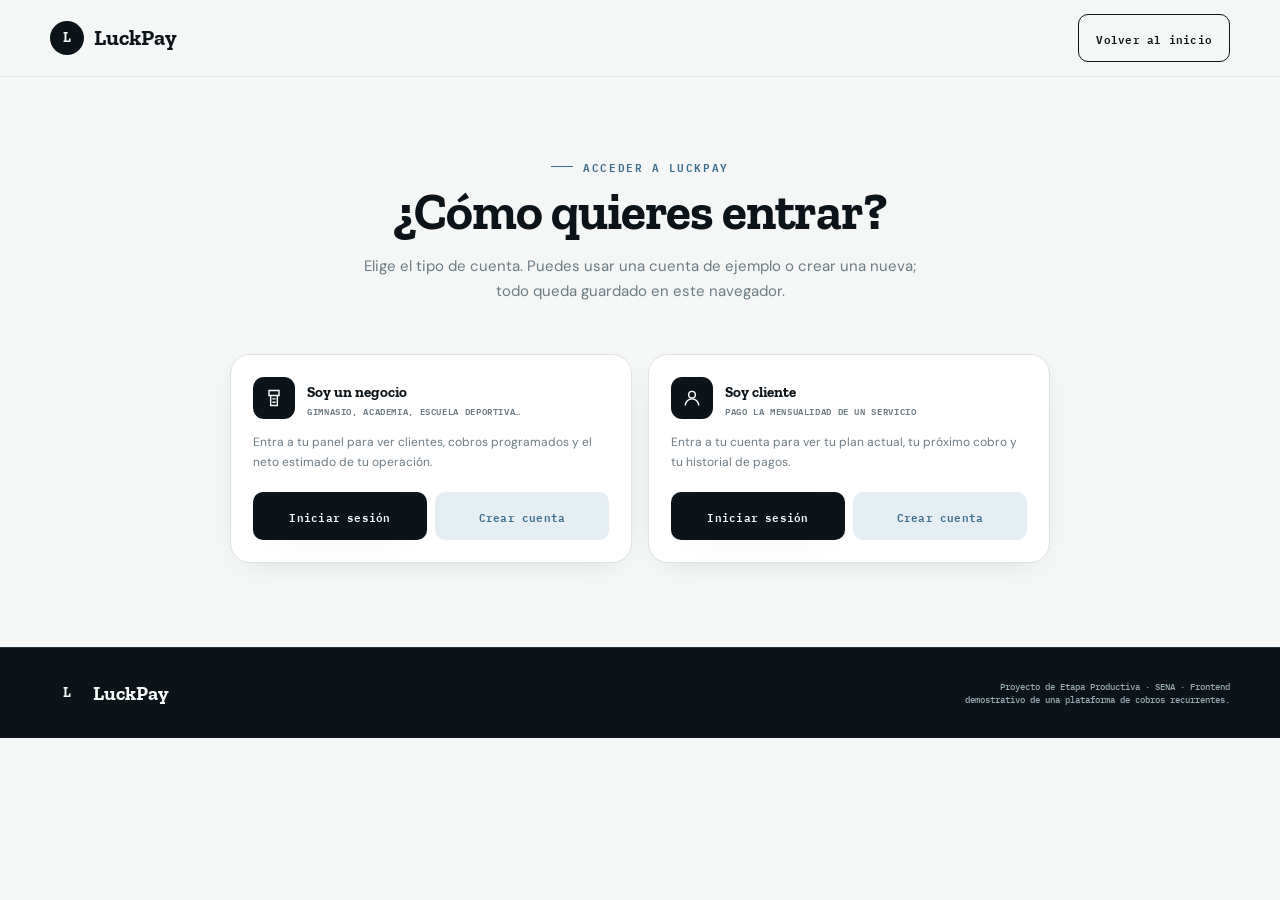
==== commit b5d291ae: "Add files via upload" ====
--- a/acceso.html
+++ b/acceso.html
@@ -4,7 +4,7 @@
   <meta charset="utf-8">
   <meta name="viewport" content="width=device-width, initial-scale=1">
   <meta name="theme-color" content="#0C141A">
-  <title>Acceder — Recauda</title>
+  <title>Acceder — LuckPay</title>
   <link rel="preconnect" href="https://fonts.googleapis.com">
   <link rel="preconnect" href="https://fonts.gstatic.com" crossorigin>
   <link href="https://fonts.googleapis.com/css2?family=DM+Sans:wght@400;500;600;700&family=IBM+Plex+Mono:wght@400;500;600&family=Zilla+Slab:wght@500;600;700&display=swap" rel="stylesheet">
@@ -13,9 +13,9 @@
 <body>
   <header class="site-header">
     <div class="wrap nav">
-      <a href="index.html" class="brand" aria-label="Recauda, inicio">
-        <span class="brand__mark">R</span>
-        <span class="brand__name">Recauda</span>
+      <a href="index.html" class="brand" aria-label="LuckPay, inicio">
+        <span class="brand__mark">L</span>
+        <span class="brand__name">LuckPay</span>
       </a>
       <div class="nav__actions">
         <a class="btn btn--secondary" href="index.html">Volver al inicio</a>
@@ -27,7 +27,7 @@
     <section class="section section--compact">
       <div class="wrap" style="max-width:900px">
         <div class="section__head" style="max-width:560px;margin:0 auto;text-align:center">
-          <p class="eyebrow" style="justify-content:center">Acceder a Recauda</p>
+          <p class="eyebrow" style="justify-content:center">Acceder a LuckPay</p>
           <h2>¿Cómo quieres entrar?</h2>
           <p style="margin-left:auto;margin-right:auto">Elige el tipo de cuenta. Puedes usar una cuenta de ejemplo o crear una nueva; todo queda guardado en este navegador.</p>
         </div>
@@ -73,7 +73,7 @@
 
   <footer>
     <div class="wrap footer">
-      <div class="footer__brand"><span class="brand__mark">R</span>Recauda</div>
+      <div class="footer__brand"><span class="brand__mark">L</span>LuckPay</div>
       <div class="footer__meta">Proyecto de Etapa Productiva · SENA · Frontend demostrativo de una plataforma de cobros recurrentes.</div>
     </div>
   </footer>
--- a/assets/style.css
+++ b/assets/style.css
@@ -1,5 +1,5 @@
 /* =======================================================
-   RECAUDA — Hoja de estilos compartida
+   LUCKPAY — Hoja de estilos compartida
    Landing + Login/Registro + Paneles (empresa y cliente)
    ======================================================= */
 
